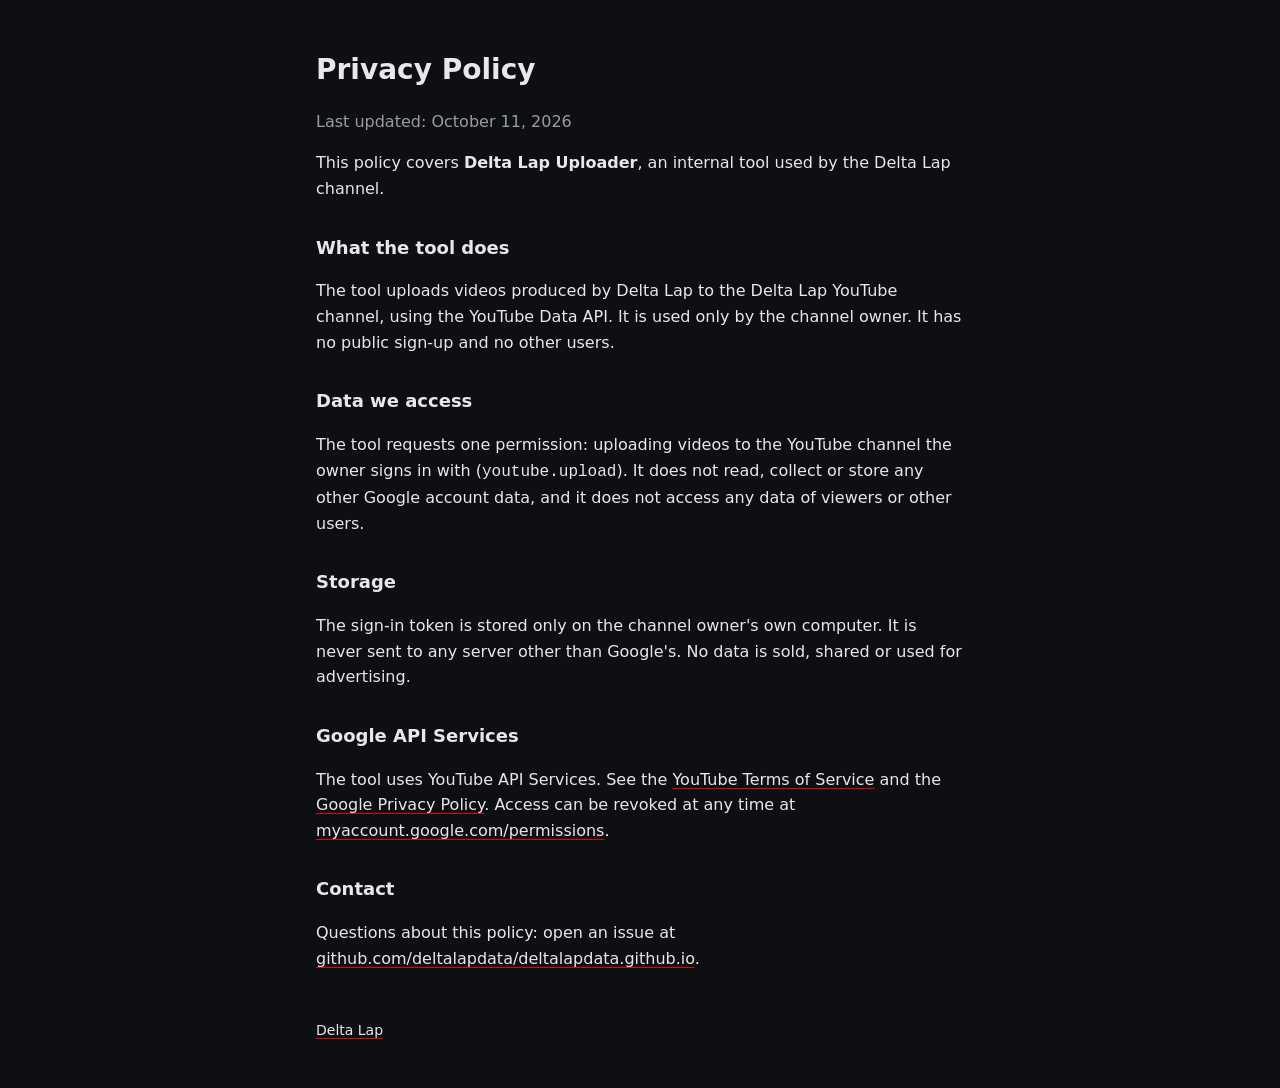
==== privacy.html @ edfd7bf4 "feat: Delta Lap home and privacy policy pages" ====
<!doctype html>
<html lang="en">
<head>
<meta charset="utf-8">
<meta name="viewport" content="width=device-width, initial-scale=1">
<title>Privacy Policy · Delta Lap</title>
<link rel="stylesheet" href="style.css">
</head>
<body>
<main>
  <h1>Privacy Policy</h1>
  <p class="muted">Last updated: October 11, 2026</p>

  <p>This policy covers <strong>Delta Lap Uploader</strong>, an internal tool used by the Delta Lap channel.</p>

  <h2>What the tool does</h2>
  <p>The tool uploads videos produced by Delta Lap to the Delta Lap YouTube channel, using the YouTube Data API. It is used only by the channel owner. It has no public sign-up and no other users.</p>

  <h2>Data we access</h2>
  <p>The tool requests one permission: uploading videos to the YouTube channel the owner signs in with (<code>youtube.upload</code>). It does not read, collect or store any other Google account data, and it does not access any data of viewers or other users.</p>

  <h2>Storage</h2>
  <p>The sign-in token is stored only on the channel owner's own computer. It is never sent to any server other than Google's. No data is sold, shared or used for advertising.</p>

  <h2>Google API Services</h2>
  <p>The tool uses YouTube API Services. See the <a href="https://www.youtube.com/t/terms">YouTube Terms of Service</a> and the <a href="https://policies.google.com/privacy">Google Privacy Policy</a>. Access can be revoked at any time at <a href="https://myaccount.google.com/permissions">myaccount.google.com/permissions</a>.</p>

  <h2>Contact</h2>
  <p>Questions about this policy: open an issue at <a href="https://github.com/deltalapdata/deltalapdata.github.io/issues">github.com/deltalapdata/deltalapdata.github.io</a>.</p>

  <footer><a href="index.html">Delta Lap</a></footer>
</main>
</body>
</html>
---- style.css ----
:root { --bg: #0e0f12; --fg: #e8e8ea; --muted: #9a9ca3; --accent: #e10600; }
* { box-sizing: border-box; }
body { margin: 0; background: var(--bg); color: var(--fg); font: 16px/1.6 system-ui, -apple-system, "Segoe UI", Roboto, sans-serif; }
main { max-width: 680px; margin: 0 auto; padding: 48px 16px; }
header { display: flex; align-items: center; gap: 16px; margin-bottom: 32px; }
header img { width: 64px; height: 64px; border-radius: 50%; }
h1 { font-size: 28px; margin: 0; }
h2 { font-size: 18px; margin-top: 32px; }
a { color: var(--fg); text-decoration-color: var(--accent); text-underline-offset: 3px; }
.muted { color: var(--muted); }
footer { margin-top: 48px; font-size: 14px; color: var(--muted); }
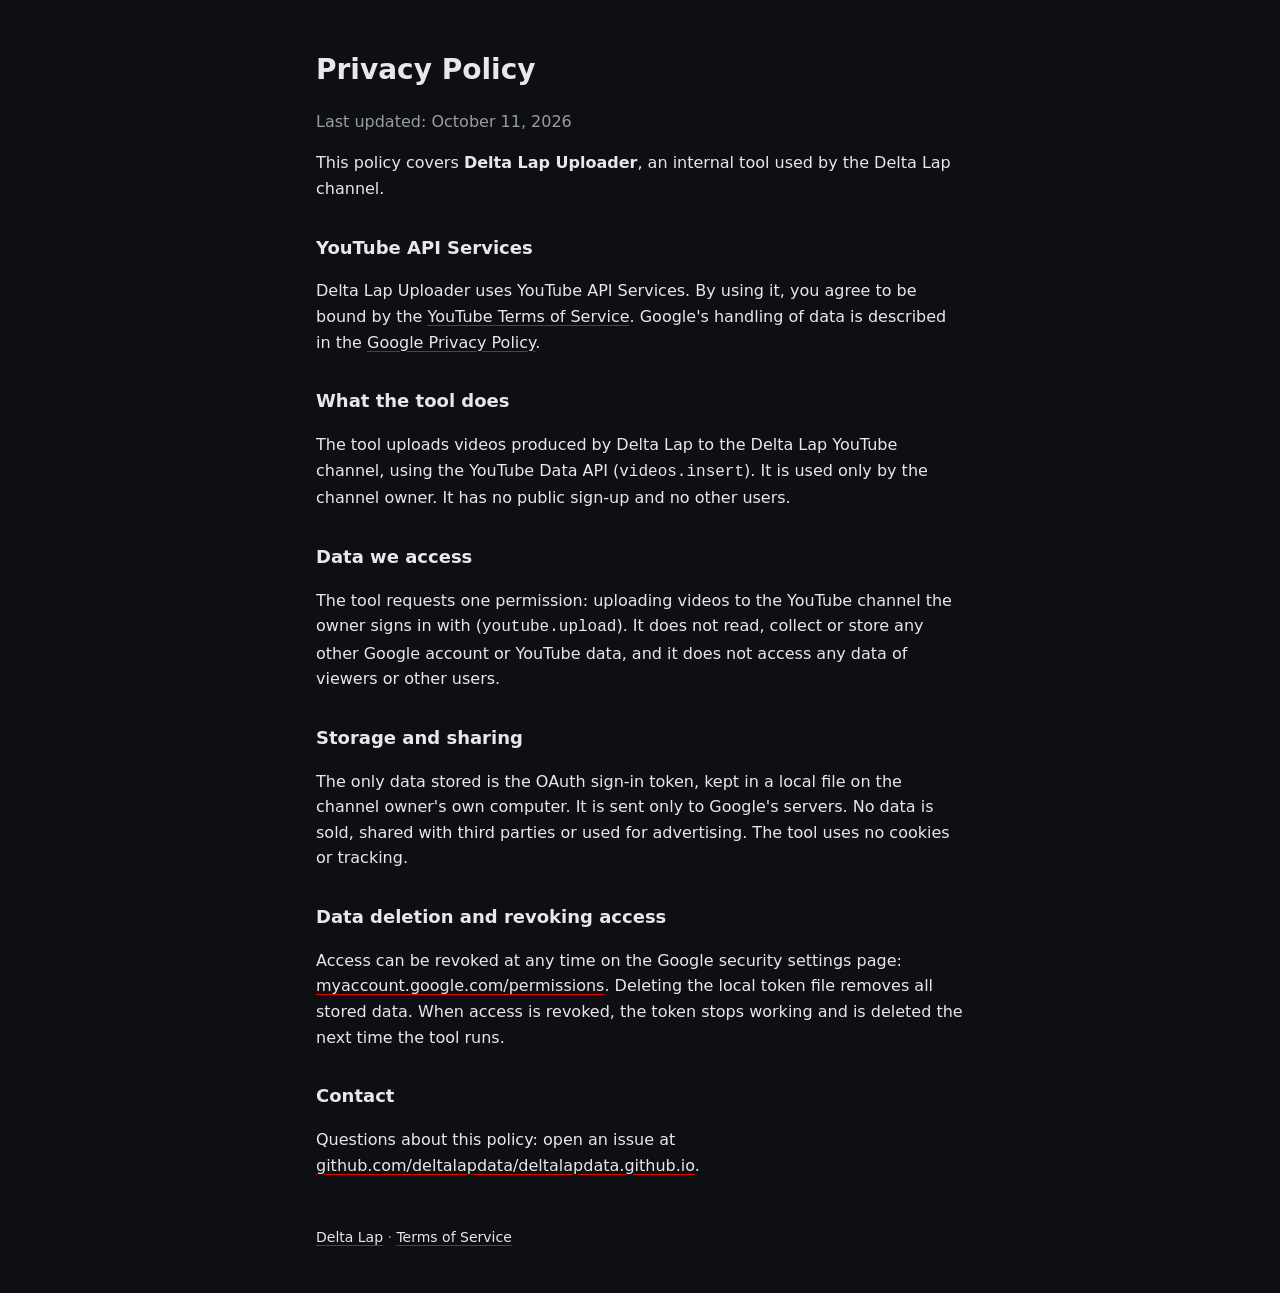
==== commit e8493eae: "feat: terms of service, YouTube API Services and data deletion sections" ====
--- a/privacy.html
+++ b/privacy.html
@@ -13,22 +13,25 @@
 
   <p>This policy covers <strong>Delta Lap Uploader</strong>, an internal tool used by the Delta Lap channel.</p>
 
+  <h2>YouTube API Services</h2>
+  <p>Delta Lap Uploader uses YouTube API Services. By using it, you agree to be bound by the <a href="https://www.youtube.com/t/terms">YouTube Terms of Service</a>. Google's handling of data is described in the <a href="https://policies.google.com/privacy">Google Privacy Policy</a>.</p>
+
   <h2>What the tool does</h2>
-  <p>The tool uploads videos produced by Delta Lap to the Delta Lap YouTube channel, using the YouTube Data API. It is used only by the channel owner. It has no public sign-up and no other users.</p>
+  <p>The tool uploads videos produced by Delta Lap to the Delta Lap YouTube channel, using the YouTube Data API (<code>videos.insert</code>). It is used only by the channel owner. It has no public sign-up and no other users.</p>
 
   <h2>Data we access</h2>
-  <p>The tool requests one permission: uploading videos to the YouTube channel the owner signs in with (<code>youtube.upload</code>). It does not read, collect or store any other Google account data, and it does not access any data of viewers or other users.</p>
+  <p>The tool requests one permission: uploading videos to the YouTube channel the owner signs in with (<code>youtube.upload</code>). It does not read, collect or store any other Google account or YouTube data, and it does not access any data of viewers or other users.</p>
 
-  <h2>Storage</h2>
-  <p>The sign-in token is stored only on the channel owner's own computer. It is never sent to any server other than Google's. No data is sold, shared or used for advertising.</p>
+  <h2>Storage and sharing</h2>
+  <p>The only data stored is the OAuth sign-in token, kept in a local file on the channel owner's own computer. It is sent only to Google's servers. No data is sold, shared with third parties or used for advertising. The tool uses no cookies or tracking.</p>
 
-  <h2>Google API Services</h2>
-  <p>The tool uses YouTube API Services. See the <a href="https://www.youtube.com/t/terms">YouTube Terms of Service</a> and the <a href="https://policies.google.com/privacy">Google Privacy Policy</a>. Access can be revoked at any time at <a href="https://myaccount.google.com/permissions">myaccount.google.com/permissions</a>.</p>
+  <h2>Data deletion and revoking access</h2>
+  <p>Access can be revoked at any time on the Google security settings page: <a href="https://myaccount.google.com/permissions">myaccount.google.com/permissions</a>. Deleting the local token file removes all stored data. When access is revoked, the token stops working and is deleted the next time the tool runs.</p>
 
   <h2>Contact</h2>
   <p>Questions about this policy: open an issue at <a href="https://github.com/deltalapdata/deltalapdata.github.io/issues">github.com/deltalapdata/deltalapdata.github.io</a>.</p>
 
-  <footer><a href="index.html">Delta Lap</a></footer>
+  <footer><a href="index.html">Delta Lap</a> · <a href="terms.html">Terms of Service</a></footer>
 </main>
 </body>
 </html>
